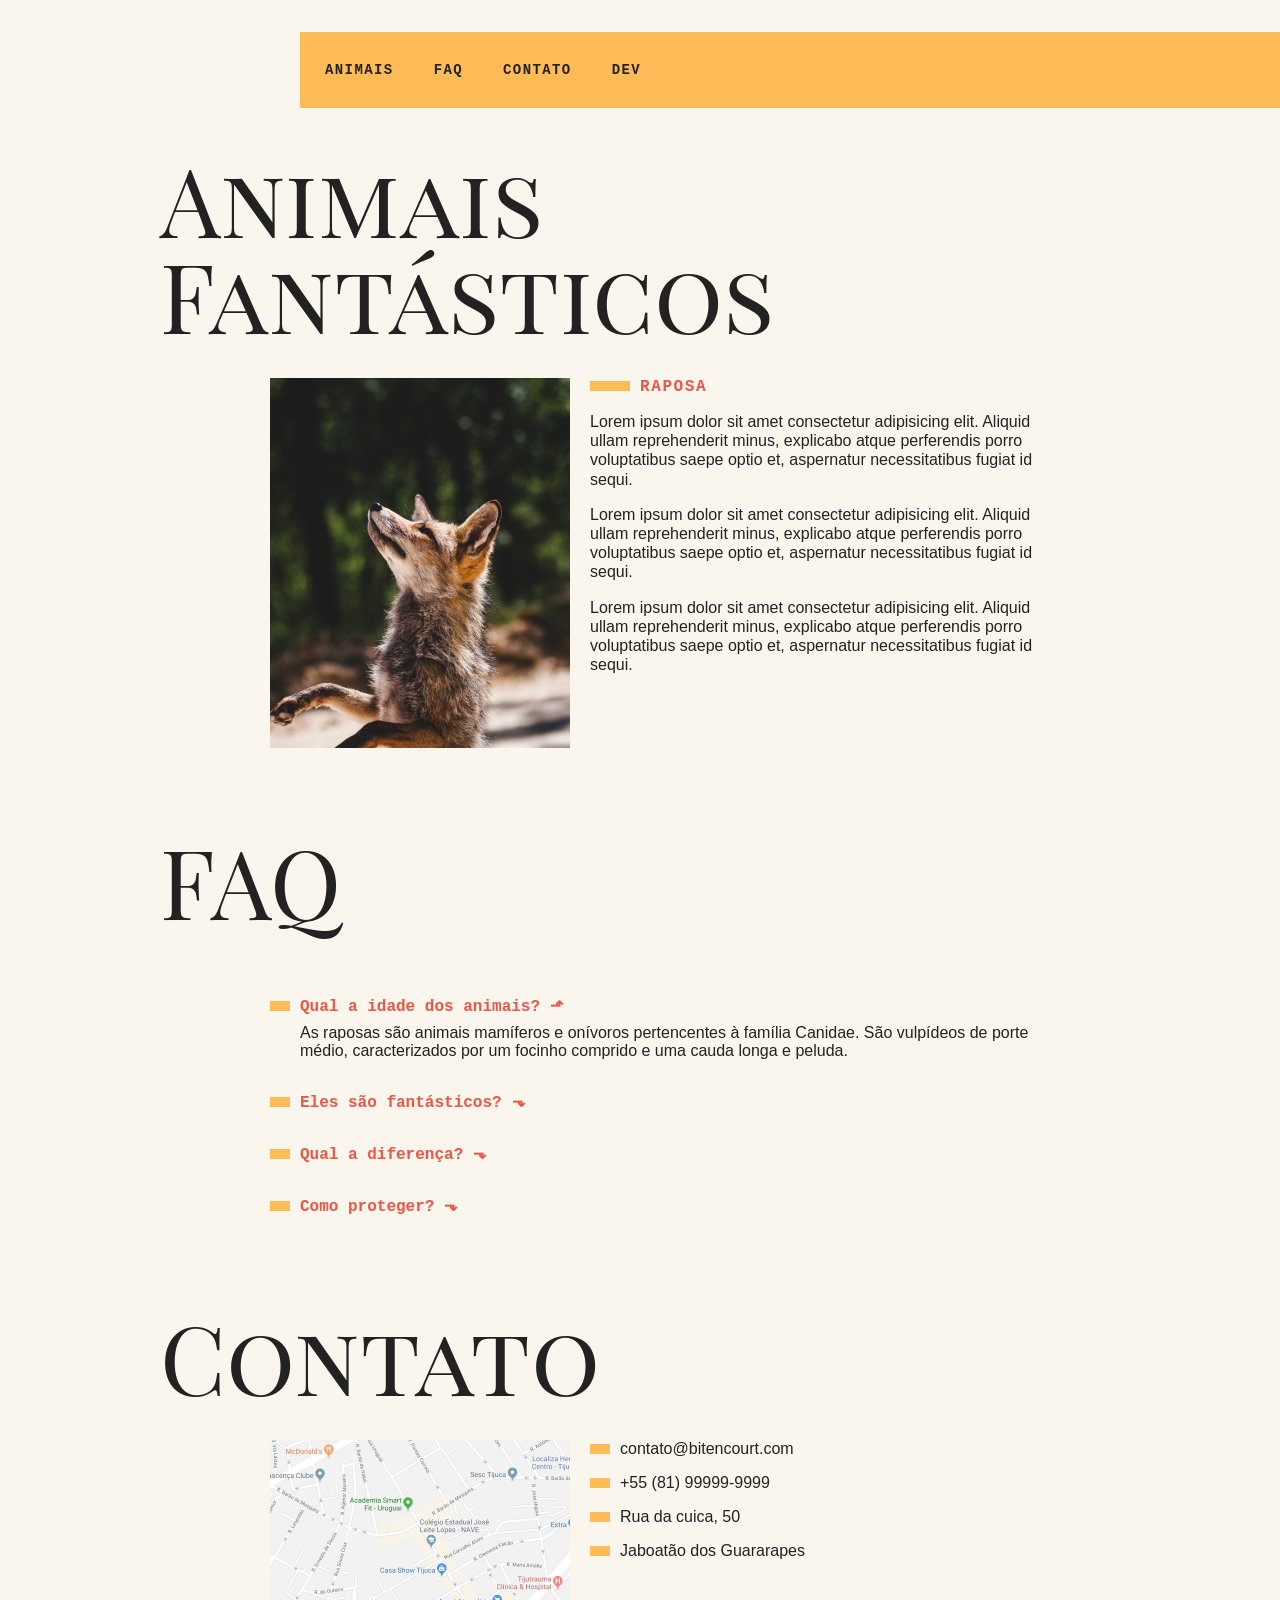
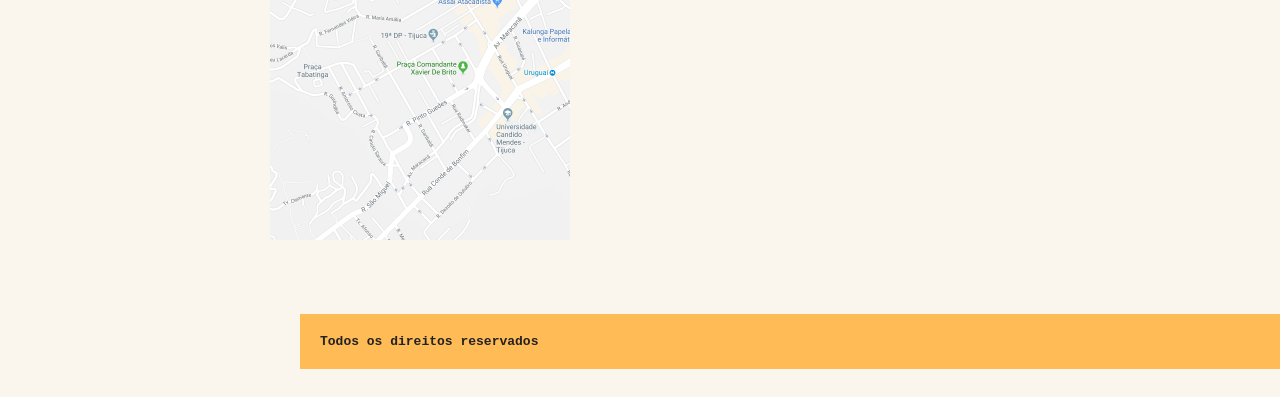
==== 01-dataset/index.html @ e8605cdc "Conteúdos e exercícios da aula de dataset" ====
<!DOCTYPE html>
<html lang="pt-br">

<head>
    <meta charset="UTF-8">
    <meta http-equiv="X-UA-Compatible" content="IE=edge">
    <meta name="viewport" content="width=device-width, initial-scale=1.0">
    <title>Animais Fantásticos</title>
    <link href="https://fonts.googleapis.com/css?family=Playfair+Display+SC" rel="stylesheet" />
    <script>document.documentElement.className += ' js';</script>
    <link rel="stylesheet" type="text/css" href="css/style.css" />
</head>

<body>
    <nav class="menu nav js-menu">
        <ul>
            <li><a href="#animais">Animais</a>
            <li>
            <li><a href="#faq">FAQ</a></li>
            <li><a href="#contato">Contato</a>
            <li><a href="https://google.com">Dev</a>
        </ul>
    </nav>

    <section class="grid-section animais js-scroll" id="animais" data-texto="teste">
        <h1 class="titulo">Animais Fantásticos</h1>
        <ul class="animais-lista js-tabmenu">
            <li><img src="img/imagem1.jpg" alt="Raposa"></li>
            <li><img src="img/imagem2.jpg" alt="Esquilo"></li>
            <li><img src="img/imagem3.jpg" alt="Urso"></li>
            <li><img src="img/imagem4.jpg" alt="Lobo"></li>
            <li><img src="img/imagem5.jpg" alt="Babuino"></li>
            <li><img src="img/imagem6.jpg" alt="Leão"></li>
        </ul>
        <div class="animais-descricao js-tabcontent">
            <section>
                <h2>Raposa</h2>
                <p>Lorem ipsum dolor sit amet consectetur adipisicing elit. Aliquid ullam reprehenderit minus, explicabo atque perferendis porro voluptatibus saepe optio et, aspernatur necessitatibus fugiat id sequi.</p>
                <p>Lorem ipsum dolor sit amet consectetur adipisicing elit. Aliquid ullam reprehenderit minus, explicabo atque perferendis porro voluptatibus saepe optio et, aspernatur necessitatibus fugiat id sequi.</p>
                <p>Lorem ipsum dolor sit amet consectetur adipisicing elit. Aliquid ullam reprehenderit minus, explicabo atque perferendis porro voluptatibus saepe optio et, aspernatur necessitatibus fugiat id sequi.</p>
            </section>
            <section>
                <h2>Esquilo</h2>
                <p>Lorem ipsum dolor sit amet consectetur adipisicing elit. Aliquid ullam reprehenderit minus, explicabo atque perferendis porro voluptatibus saepe optio et, aspernatur necessitatibus fugiat id sequi.</p>
                <p>Lorem ipsum dolor sit amet consectetur adipisicing elit. Aliquid ullam reprehenderit minus, explicabo atque perferendis porro voluptatibus saepe optio et, aspernatur necessitatibus fugiat id sequi.</p>
                <p>Lorem ipsum dolor sit amet consectetur adipisicing elit. Aliquid ullam reprehenderit minus, explicabo atque perferendis porro voluptatibus saepe optio et, aspernatur necessitatibus fugiat id sequi.</p>
                <p>Lorem ipsum dolor sit amet consectetur adipisicing elit. Aliquid ullam reprehenderit minus, explicabo atque perferendis porro voluptatibus saepe optio et, aspernatur necessitatibus fugiat id sequi.</p>
            </section>
            <section>
                <h2>Urso</h2>
                <p>Lorem ipsum dolor sit amet consectetur adipisicing elit. Aliquid ullam reprehenderit minus, explicabo atque perferendis porro voluptatibus saepe optio et, aspernatur necessitatibus fugiat id sequi.</p>
                <p>Lorem ipsum dolor sit amet consectetur adipisicing elit. Aliquid ullam reprehenderit minus, explicabo atque perferendis porro voluptatibus saepe optio et, aspernatur necessitatibus fugiat id sequi.</p>
            </section>
            <section>
                <h2>Lobo</h2>
                <p>Lorem ipsum dolor sit amet consectetur adipisicing elit. Aliquid ullam reprehenderit minus, explicabo atque perferendis porro voluptatibus saepe optio et, aspernatur necessitatibus fugiat id sequi.</p>
                <p>Lorem ipsum dolor sit amet consectetur adipisicing elit. Aliquid ullam reprehenderit minus, explicabo atque perferendis porro voluptatibus saepe optio et, aspernatur necessitatibus fugiat id sequi.</p>
                <p>Lorem ipsum dolor sit amet consectetur adipisicing elit. Aliquid ullam reprehenderit minus, explicabo</p>
            </section>
            <section>
                <h2>Babuino</h2>
                <p>Lorem ipsum dolor sit amet consectetur adipisicing elit. Aliquid ullam reprehenderit minus, explicabo atque perferendis porro voluptatibus saepe optio et, aspernatur necessitatibus fugiat id sequi.</p>
                <p>Lorem ipsum dolor sit amet consectetur adipisicing elit. Aliquid ullam reprehenderit minus, explicabo atque perferendis porro voluptatibus saepe optio et, aspernatur necessitatibus fugiat id sequi.</p>
            </section>
            <section>
                <h2>Leão</h2>
                <p>Lorem ipsum dolor sit amet consectetur adipisicing elit. Aliquid ullam reprehenderit minus, explicabo atque perferendis porro voluptatibus saepe optio et, aspernatur necessitatibus fugiat id sequi.</p>
                <p>Lorem ipsum dolor sit amet consectetur adipisicing elit. Aliquid ullam reprehenderit minus, explicabo atque perferendis porro voluptatibus saepe optio et, aspernatur necessitatibus fugiat id sequi.</p>
                <p>Lorem ipsum dolor sit amet consectetur adipisicing elit. Aliquid ullam reprehenderit minus, explicabo atque perferendis porro voluptatibus saepe optio et, aspernatur necessitatibus fugiat id sequi.</p>
                <p>Lorem ipsum dolor sit amet consectetur adipisicing elit. Aliquid ullam reprehenderit minus, explicabo atque perferendis porro.</p>
            </section>
        </div>
    </section>

    <section class="grid-section faq  js-scroll" id="faq">
        <h1 class="titulo">FAQ</h1>
        <dl class="faq-lista js-accordion">
            <dt>Qual a idade dos animais?</dt>
            <dd>As raposas são animais mamíferos e onívoros pertencentes à família Canidae. São vulpídeos de porte médio, caracterizados por um focinho comprido e uma cauda longa e peluda.</dd>
            <dt>Eles são fantásticos?</dt>
            <dd>Também apresentam como particularidade suas pupilas ovais, semelhantes às pupilas verticais dos felídeos.</dd>
            <dt>Qual a diferença?</dt>
            <dd>As raposas são animais mamíferos e onívoros pertencentes à família Canidae. São vulpídeos de porte médio, caracterizados por um focinho comprido e uma cauda longa e peluda.</dd>
            <dt>Como proteger?</dt>
            <dd>Também apresentam como particularidade suas pupilas ovais, semelhantes às pupilas verticais dos felídeos.</dd>
        </dl>
    </section>
    <section class="grid-section contato js-scroll" id="contato">
        <h1 class="titulo">Contato</h1>
        <div class="mapa">
            <img src="img/mapa.png" alt="Mapa">
        </div>
        <ul class="dados">
            <li>contato@bitencourt.com</li>
            <li>+55 (81) 99999-9999</li>
            <li>Rua da cuica, 50</li>
            <li>Jaboatão dos Guararapes</li>
        </ul>
    </section>
    <footer class="copy">
        <p>Todos os direitos reservados</p>
    </footer>
    <script src="script.js"></script>
</body>

</html>
---- 01-dataset/css/style.css ----
body,
h1,
h2,
h3,
ul,
li,
p,
dd,
dt,
dl {
  margin: 0px;
  padding: 0px;
}
img {
  display: block;
  max-width: 100%;
}
ul li {
  list-style: none;
}
body {
  background: #faf6ed;
  color: #222;
  -webkit-font-smoothing: antialiased;
  display: grid;
  grid-template-columns: 1fr 120px minmax(300px, 800px) 1fr;
}
.vermelho {
  background: #e54;
}
.menu {
  grid-column: 3/5;
  margin-top: 2rem;
  margin-bottom: 2rem;
  background: #fb5;
}
.menu ul {
  display: flex;
  flex-wrap: wrap;
  padding: 10px;
}
.menu li a {
  display: block;
  padding: 20px 15px;
  margin-right: 10px;
  color: #222;
  text-decoration: none;
  font-family: monospace;
  font-weight: bold;
  text-transform: uppercase;
  font-size: 0.875rem;
  letter-spacing: 0.1em;
}

.grid-section {
  grid-column: 2/4;
  width: 100%;
  box-sizing: border-box;
  padding: 10px;
  display: grid;
  grid-template-columns: 90px 300px 1fr;
  grid-gap: 20px;
  margin-bottom: 4rem;
}
.titulo {
  font-family: "Playfair Display SC", Georgia, "Times New Roman", Times, serif;
  font-size: 6rem;
  line-height: 1;
  font-weight: 400;
  margin-bottom: 1rem;
  grid-column: 1 / 4;
}
.animais h2 {
  font-family: monospace;
  font-size: 1rem;
  text-transform: uppercase;
  letter-spacing: 0.1em;
  margin-bottom: 1rem;
  color: #e54;
}
.animais h2::before {
  content: "";
  display: inline-block;
  width: 40px;
  height: 10px;
  margin-right: 10px;
  background: #fb5;
}
.animais p {
  font-family: Arial, Helvetica, sans-serif;
  line-height: 1.2;
  margin-bottom: 1rem;
}
.animais-lista {
  height: 370px;
  overflow-y: scroll;
  grid-column: 2;
}
.animais-lista li {
  cursor: pointer;
}
.animais-lista::-webkit-scrollbar {
  width: 18px;
}
.animais-lista::-webkit-scrollbar-thumb {
  background: #fb5;
  border-left: 4px solid #faf6ed;
  border-right: 4px solid #faf6ed;
}
.animais-lista::-webkit-scrollbar-track {
  background: #faf6ed;
}
.animais-descricao {
  grid-column: 3;
}
.animais-descricao section {
  margin-bottom: 3rem;
}
.faq-lista {
  grid-column: 2/4;
}
.faq-lista dt {
  font-family: monospace;
  font-size: 1rem;
  font-weight: bold;
  margin-top: 2rem;
  margin-bottom: 0.5rem;
  color: #e54;
}
.faq-lista dt::before {
  content: "";
  display: inline-block;
  width: 20px;
  height: 10px;
  margin-right: 10px;
  background: #fb5;
}
.faq-lista dd {
  font-family: Helvetica, Arial, sans-serif;
  margin-bottom: 0.5rem;
  margin-left: 30px;
}
.mapa {
  grid-column: 2;
}
.dados {
  grid-column: 3;
}
.dados li {
  margin-bottom: 1rem;
  font-family: helvetica, Arial;
}
.dados li::before {
  content: "";
  display: inline-block;
  width: 20px;
  height: 10px;
  margin-right: 10px;
  background: #fb5;
}

.copy {
  grid-column: 3 / 5;
  margin-bottom: 2rem;
  background: #fb5;
}
.copy P {
  padding: 20px;
  font-family: monospace;
  font-weight: bold;
}
@media (max-width: 700px) {
  body {
    grid-template-columns: 1fr;
  }
  .menu,
  .grid-section,
  .copy {
    grid-column: 1;
  }
  .grid-section {
    grid-template-columns: 100px 1fr;
    grid-gap: 10px;
  }
  .animais-lista {
    grid-column: 1;
  }
  .faq-lista,
  .dados,
  .mapa {
    grid-column: 1 / 3;
  }
  .grid-section h1 {
    font-size: 3rem;
  }
  .menu {
    margin-top: 0px;
  }
  .copy {
    margin-bottom: 0px;
  }
}

.js .js-tabcontent section {
  display: none;
}

.js-tabcontent section.ativo {
  display: block !important;
  animation: show 0.5s forwards;
}

@keyframes show {
  from {
    opacity: 0;
    transform: translate3d(-30px, 0, 0);
  }
  to {
    opacity: 1;
    transform: translate3d(0, 0, 0);
  }
}

.js .js-accordion dd {
  display: none;
}

.js-accordion dt::after {
  content: "⬎";
  margin-left: 10px;
}

.js-accordion dt.ativo::after {
  content: "⬏";
}

.js-accordion dd.ativo {
  display: block;
  animation: slideDown 0.5s forwards;
}

dt {
  cursor: pointer;
}

@keyframes slideDown {
  from {
    opacity: 0;
    max-height: 0;
  }
  to {
    opacity: 1;
    max-height: 200px;
  }
}
.js .js-scroll {
  opacity: 0;
  transform: translate3d(-30px, 0, 0);
  transition: 0.3s;
}

.js .js-scroll.ativo {
  opacity: 1;
  transform: translate3d(-30px, 0, 0);
}
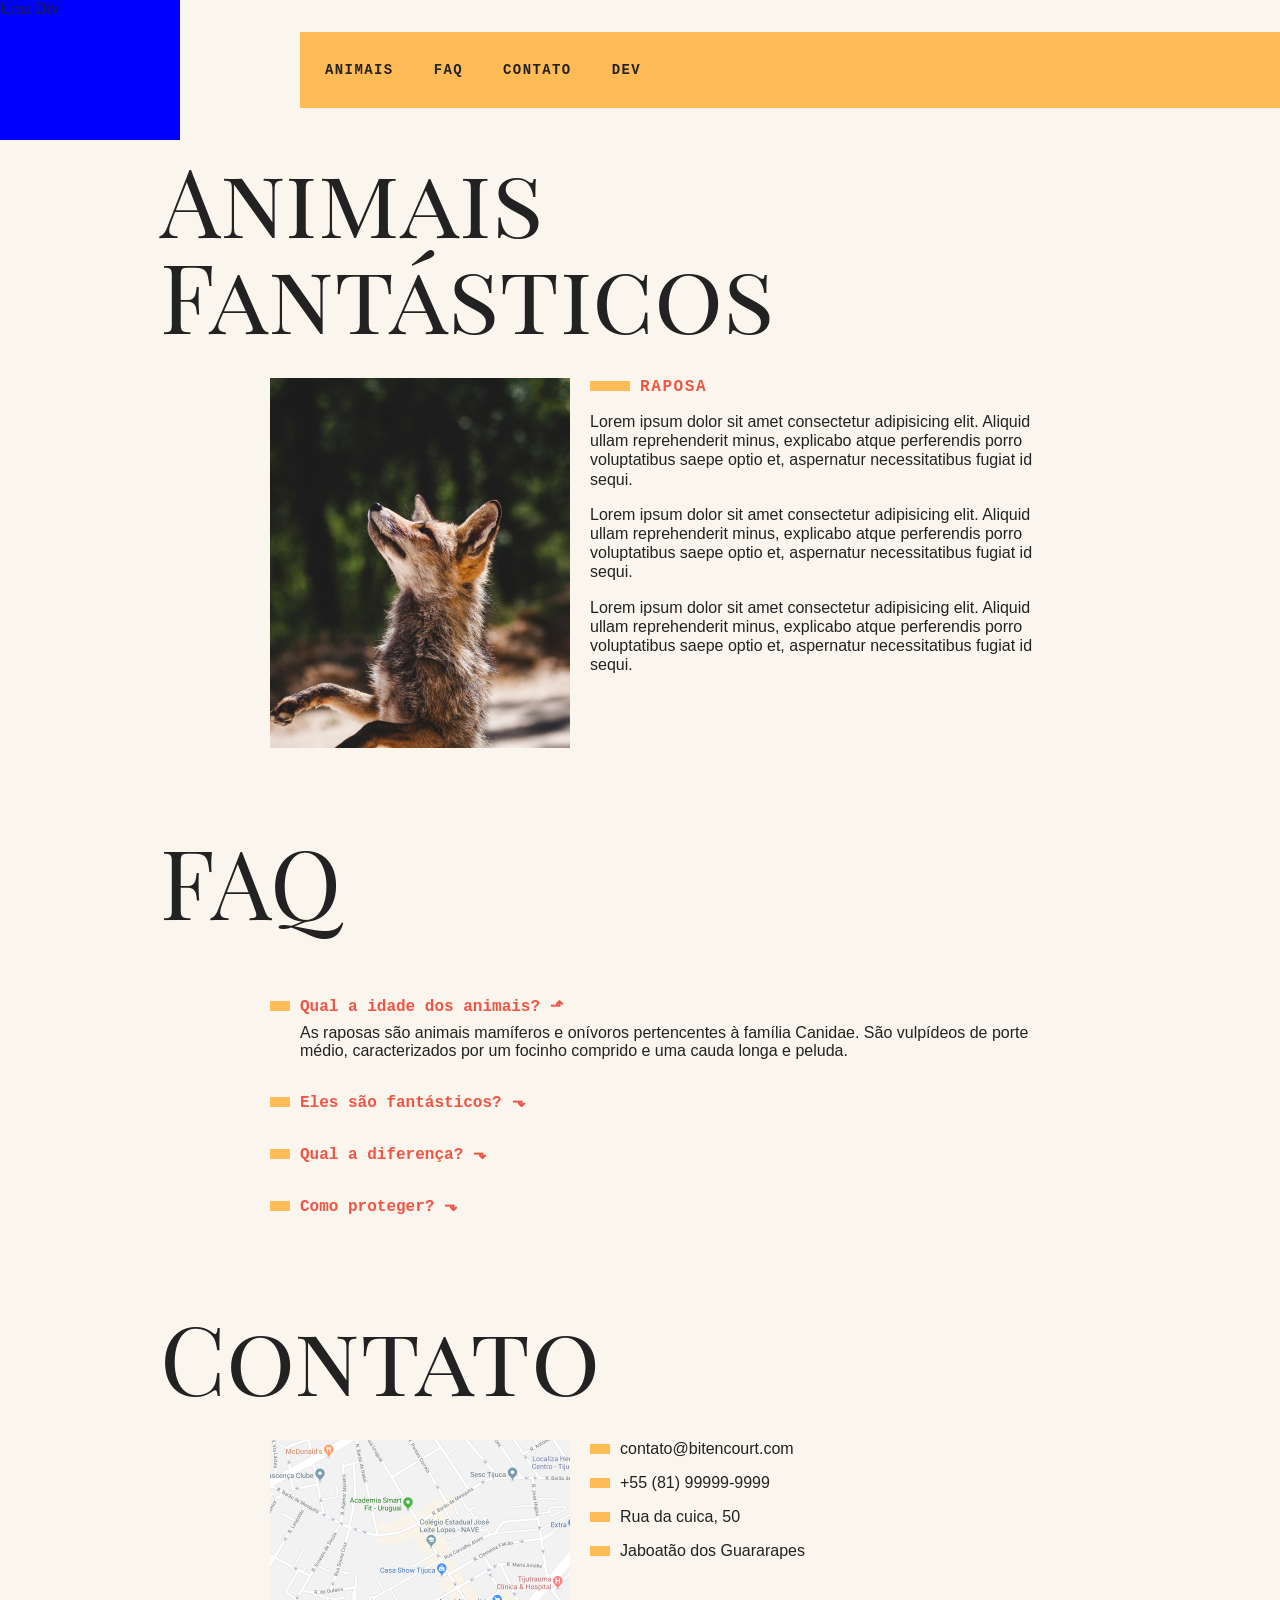
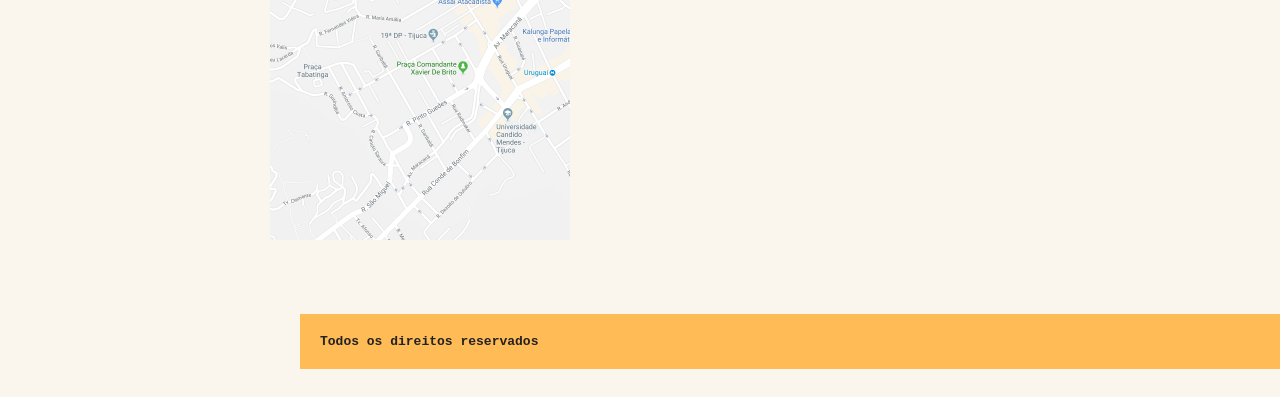
==== commit 3cc1b0bd: "conteudos e atividades da aula de dataset" ====
--- a/01-dataset/index.html
+++ b/01-dataset/index.html
@@ -12,6 +12,7 @@
 </head>
 
 <body>
+    <div data-cor="azul" data-anima-scroll="left" data-width="500">Uma Div</div>
     <nav class="menu nav js-menu">
         <ul>
             <li><a href="#animais">Animais</a>
@@ -100,6 +101,7 @@
     <footer class="copy">
         <p>Todos os direitos reservados</p>
     </footer>
+    <script src="animacoes.js "></script>
     <script src="script.js"></script>
 </body>
 
--- a/01-dataset/css/style.css
+++ b/01-dataset/css/style.css
@@ -1,3 +1,7 @@
+[data-cor] {
+  background: blue;
+}
+
 body,
 h1,
 h2,
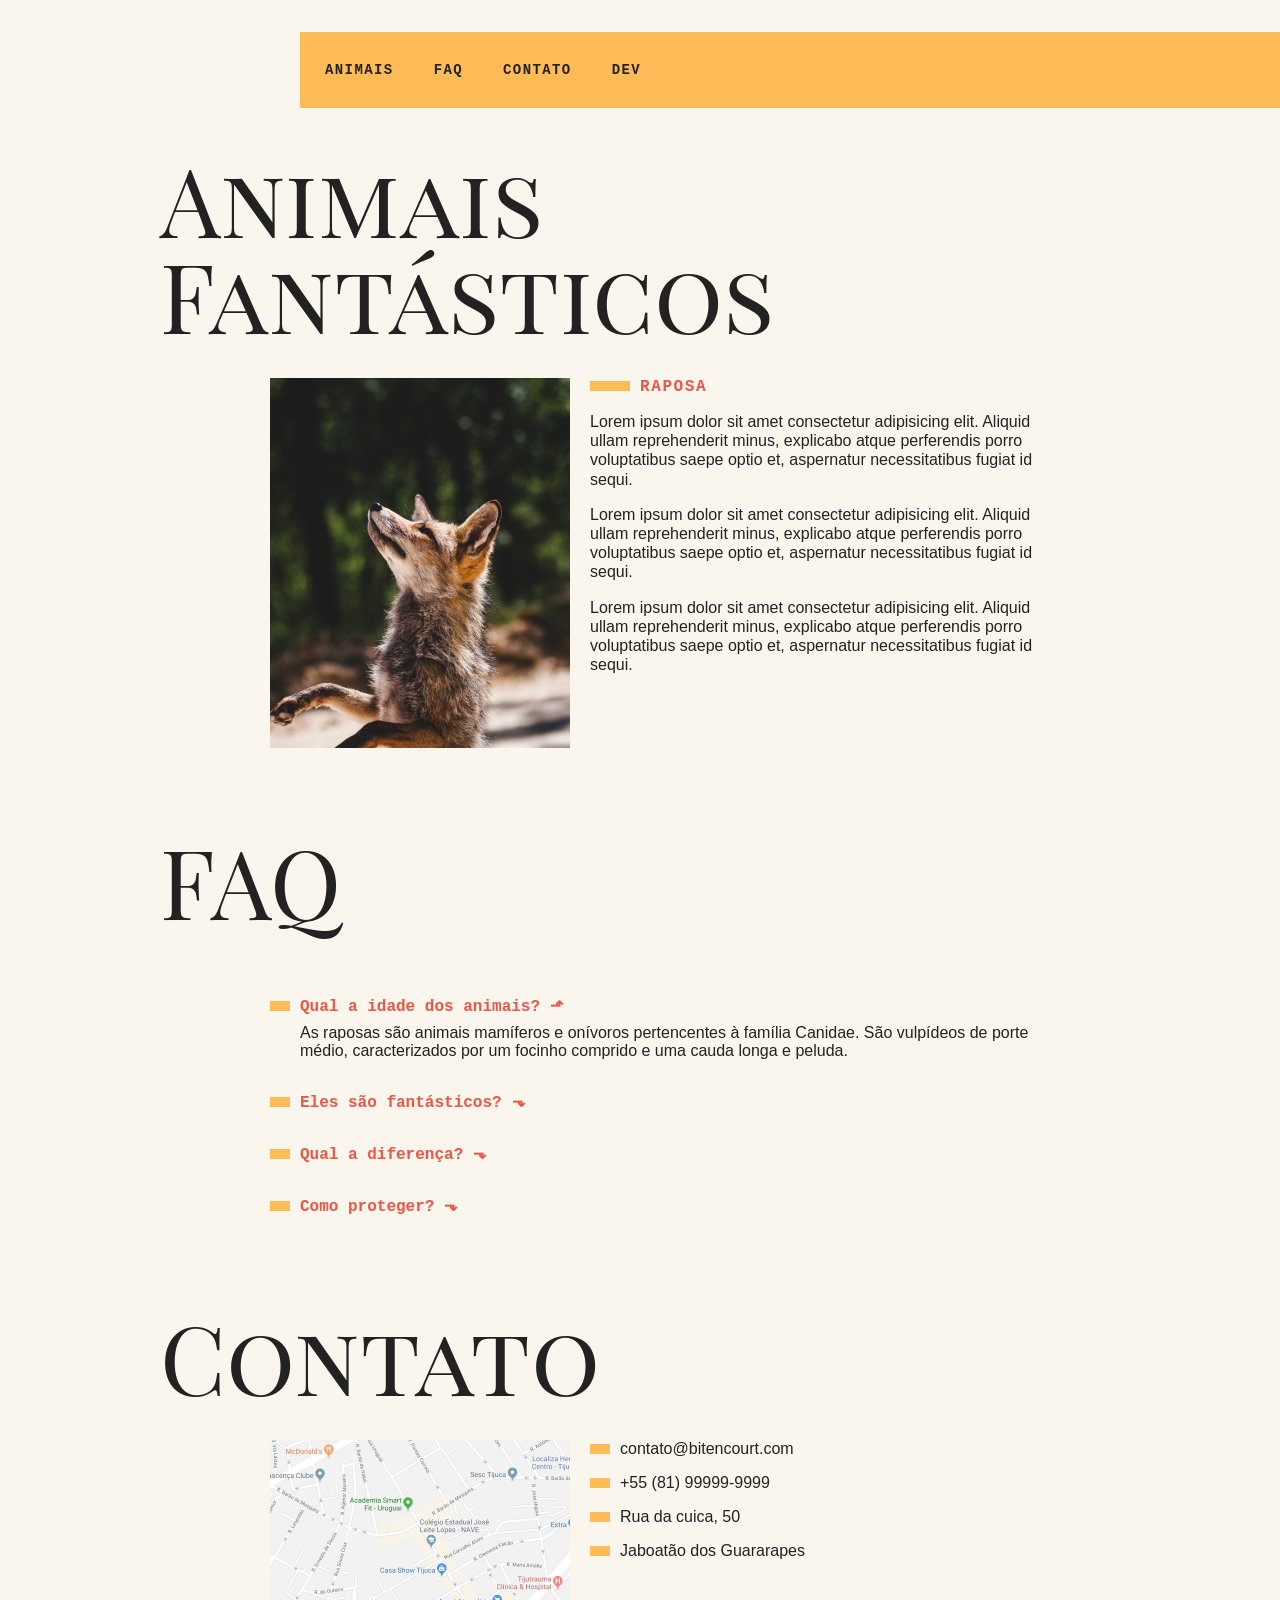
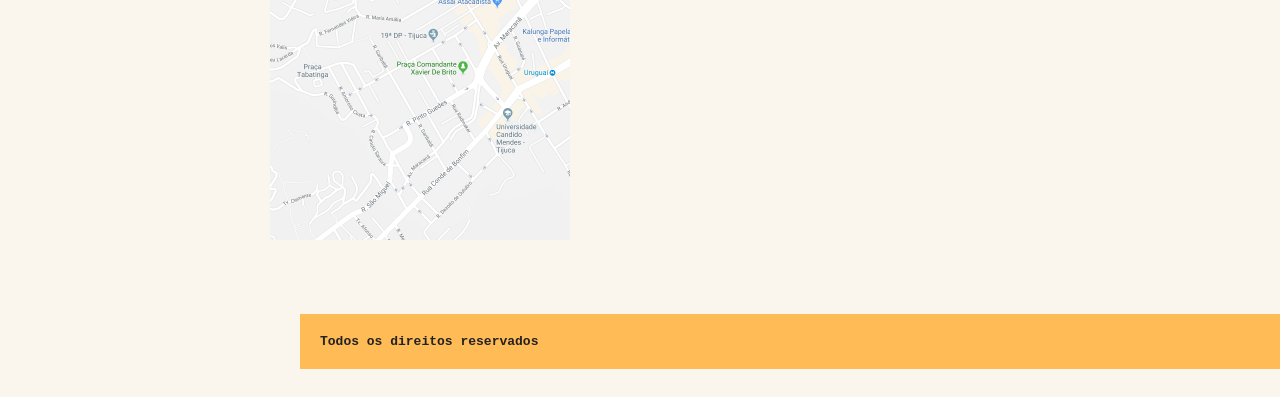
==== commit 4f485b51: "nomenclatura atualizada para dataset" ====
--- a/01-dataset/index.html
+++ b/01-dataset/index.html
@@ -12,8 +12,7 @@
 </head>
 
 <body>
-    <div data-cor="azul" data-anima-scroll="left" data-width="500">Uma Div</div>
-    <nav class="menu nav js-menu">
+    <nav class="menu nav" data-menu="suave">
         <ul>
             <li><a href="#animais">Animais</a>
             <li>
@@ -23,9 +22,9 @@
         </ul>
     </nav>
 
-    <section class="grid-section animais js-scroll" id="animais" data-texto="teste">
+    <section class="grid-section animais" data-anime="scroll" id="animais" data-texto="teste">
         <h1 class="titulo">Animais Fantásticos</h1>
-        <ul class="animais-lista js-tabmenu">
+        <ul class="animais-lista" data-tab="menu">
             <li><img src="img/imagem1.jpg" alt="Raposa"></li>
             <li><img src="img/imagem2.jpg" alt="Esquilo"></li>
             <li><img src="img/imagem3.jpg" alt="Urso"></li>
@@ -33,37 +32,37 @@
             <li><img src="img/imagem5.jpg" alt="Babuino"></li>
             <li><img src="img/imagem6.jpg" alt="Leão"></li>
         </ul>
-        <div class="animais-descricao js-tabcontent">
-            <section>
+        <div class="animais-descricao" data-tab="content">
+            <section data-anime="show-right">
                 <h2>Raposa</h2>
                 <p>Lorem ipsum dolor sit amet consectetur adipisicing elit. Aliquid ullam reprehenderit minus, explicabo atque perferendis porro voluptatibus saepe optio et, aspernatur necessitatibus fugiat id sequi.</p>
                 <p>Lorem ipsum dolor sit amet consectetur adipisicing elit. Aliquid ullam reprehenderit minus, explicabo atque perferendis porro voluptatibus saepe optio et, aspernatur necessitatibus fugiat id sequi.</p>
                 <p>Lorem ipsum dolor sit amet consectetur adipisicing elit. Aliquid ullam reprehenderit minus, explicabo atque perferendis porro voluptatibus saepe optio et, aspernatur necessitatibus fugiat id sequi.</p>
             </section>
-            <section>
+            <section data-anime="show-down">
                 <h2>Esquilo</h2>
                 <p>Lorem ipsum dolor sit amet consectetur adipisicing elit. Aliquid ullam reprehenderit minus, explicabo atque perferendis porro voluptatibus saepe optio et, aspernatur necessitatibus fugiat id sequi.</p>
                 <p>Lorem ipsum dolor sit amet consectetur adipisicing elit. Aliquid ullam reprehenderit minus, explicabo atque perferendis porro voluptatibus saepe optio et, aspernatur necessitatibus fugiat id sequi.</p>
                 <p>Lorem ipsum dolor sit amet consectetur adipisicing elit. Aliquid ullam reprehenderit minus, explicabo atque perferendis porro voluptatibus saepe optio et, aspernatur necessitatibus fugiat id sequi.</p>
                 <p>Lorem ipsum dolor sit amet consectetur adipisicing elit. Aliquid ullam reprehenderit minus, explicabo atque perferendis porro voluptatibus saepe optio et, aspernatur necessitatibus fugiat id sequi.</p>
             </section>
-            <section>
+            <section data-anime="show-right">
                 <h2>Urso</h2>
                 <p>Lorem ipsum dolor sit amet consectetur adipisicing elit. Aliquid ullam reprehenderit minus, explicabo atque perferendis porro voluptatibus saepe optio et, aspernatur necessitatibus fugiat id sequi.</p>
                 <p>Lorem ipsum dolor sit amet consectetur adipisicing elit. Aliquid ullam reprehenderit minus, explicabo atque perferendis porro voluptatibus saepe optio et, aspernatur necessitatibus fugiat id sequi.</p>
             </section>
-            <section>
+            <section data-anime="show-down">
                 <h2>Lobo</h2>
                 <p>Lorem ipsum dolor sit amet consectetur adipisicing elit. Aliquid ullam reprehenderit minus, explicabo atque perferendis porro voluptatibus saepe optio et, aspernatur necessitatibus fugiat id sequi.</p>
                 <p>Lorem ipsum dolor sit amet consectetur adipisicing elit. Aliquid ullam reprehenderit minus, explicabo atque perferendis porro voluptatibus saepe optio et, aspernatur necessitatibus fugiat id sequi.</p>
                 <p>Lorem ipsum dolor sit amet consectetur adipisicing elit. Aliquid ullam reprehenderit minus, explicabo</p>
             </section>
-            <section>
+            <section data-anime="show-right">
                 <h2>Babuino</h2>
                 <p>Lorem ipsum dolor sit amet consectetur adipisicing elit. Aliquid ullam reprehenderit minus, explicabo atque perferendis porro voluptatibus saepe optio et, aspernatur necessitatibus fugiat id sequi.</p>
                 <p>Lorem ipsum dolor sit amet consectetur adipisicing elit. Aliquid ullam reprehenderit minus, explicabo atque perferendis porro voluptatibus saepe optio et, aspernatur necessitatibus fugiat id sequi.</p>
             </section>
-            <section>
+            <section data-anime="show-down">
                 <h2>Leão</h2>
                 <p>Lorem ipsum dolor sit amet consectetur adipisicing elit. Aliquid ullam reprehenderit minus, explicabo atque perferendis porro voluptatibus saepe optio et, aspernatur necessitatibus fugiat id sequi.</p>
                 <p>Lorem ipsum dolor sit amet consectetur adipisicing elit. Aliquid ullam reprehenderit minus, explicabo atque perferendis porro voluptatibus saepe optio et, aspernatur necessitatibus fugiat id sequi.</p>
@@ -73,9 +72,9 @@
         </div>
     </section>
 
-    <section class="grid-section faq  js-scroll" id="faq">
+    <section class="grid-section faq" data-anime="scroll" id="faq">
         <h1 class="titulo">FAQ</h1>
-        <dl class="faq-lista js-accordion">
+        <dl class="faq-lista" data-anime="accordion">
             <dt>Qual a idade dos animais?</dt>
             <dd>As raposas são animais mamíferos e onívoros pertencentes à família Canidae. São vulpídeos de porte médio, caracterizados por um focinho comprido e uma cauda longa e peluda.</dd>
             <dt>Eles são fantásticos?</dt>
@@ -86,7 +85,7 @@
             <dd>Também apresentam como particularidade suas pupilas ovais, semelhantes às pupilas verticais dos felídeos.</dd>
         </dl>
     </section>
-    <section class="grid-section contato js-scroll" id="contato">
+    <section class="grid-section contato" data-anime="scroll" id="contato">
         <h1 class="titulo">Contato</h1>
         <div class="mapa">
             <img src="img/mapa.png" alt="Mapa">
@@ -101,8 +100,8 @@
     <footer class="copy">
         <p>Todos os direitos reservados</p>
     </footer>
+    <script src="script.js"></script>
     <script src="animacoes.js "></script>
-    <script src="script.js"></script>
 </body>
 
 </html>
--- a/01-dataset/css/style.css
+++ b/01-dataset/css/style.css
@@ -205,16 +205,20 @@
   }
 }
 
-.js .js-tabcontent section {
+.js [data-tab="content"] section {
   display: none;
 }
-
-.js-tabcontent section.ativo {
+[data-tab="content"] section.ativo {
   display: block !important;
-  animation: show 0.5s forwards;
-}
-
-@keyframes show {
+}
+[data-tab="content"] section.ativo.show-right {
+  animation: show-right 0.5s forwards;
+}
+[data-tab="content"] section.ativo.show-down {
+  animation: show-down 0.5s forwards;
+}
+
+@keyframes show-right {
   from {
     opacity: 0;
     transform: translate3d(-30px, 0, 0);
@@ -224,21 +228,31 @@
     transform: translate3d(0, 0, 0);
   }
 }
-
-.js .js-accordion dd {
+@keyframes show-down {
+  from {
+    opacity: 0;
+    transform: translate3d(0, -30px, 0);
+  }
+  to {
+    opacity: 1;
+    transform: translate3d(0, 0, 0);
+  }
+}
+
+.js [data-anime="accordion"] dd {
   display: none;
 }
 
-.js-accordion dt::after {
+[data-anime="accordion"] dt::after {
   content: "⬎";
   margin-left: 10px;
 }
 
-.js-accordion dt.ativo::after {
+[data-anime="accordion"] dt.ativo::after {
   content: "⬏";
 }
 
-.js-accordion dd.ativo {
+[data-anime="accordion"] dd.ativo {
   display: block;
   animation: slideDown 0.5s forwards;
 }
@@ -257,13 +271,13 @@
     max-height: 200px;
   }
 }
-.js .js-scroll {
+.js [data-anime="scroll"] {
   opacity: 0;
   transform: translate3d(-30px, 0, 0);
   transition: 0.3s;
 }
 
-.js .js-scroll.ativo {
+.js [data-anime="scroll"].ativo {
   opacity: 1;
   transform: translate3d(-30px, 0, 0);
 }
